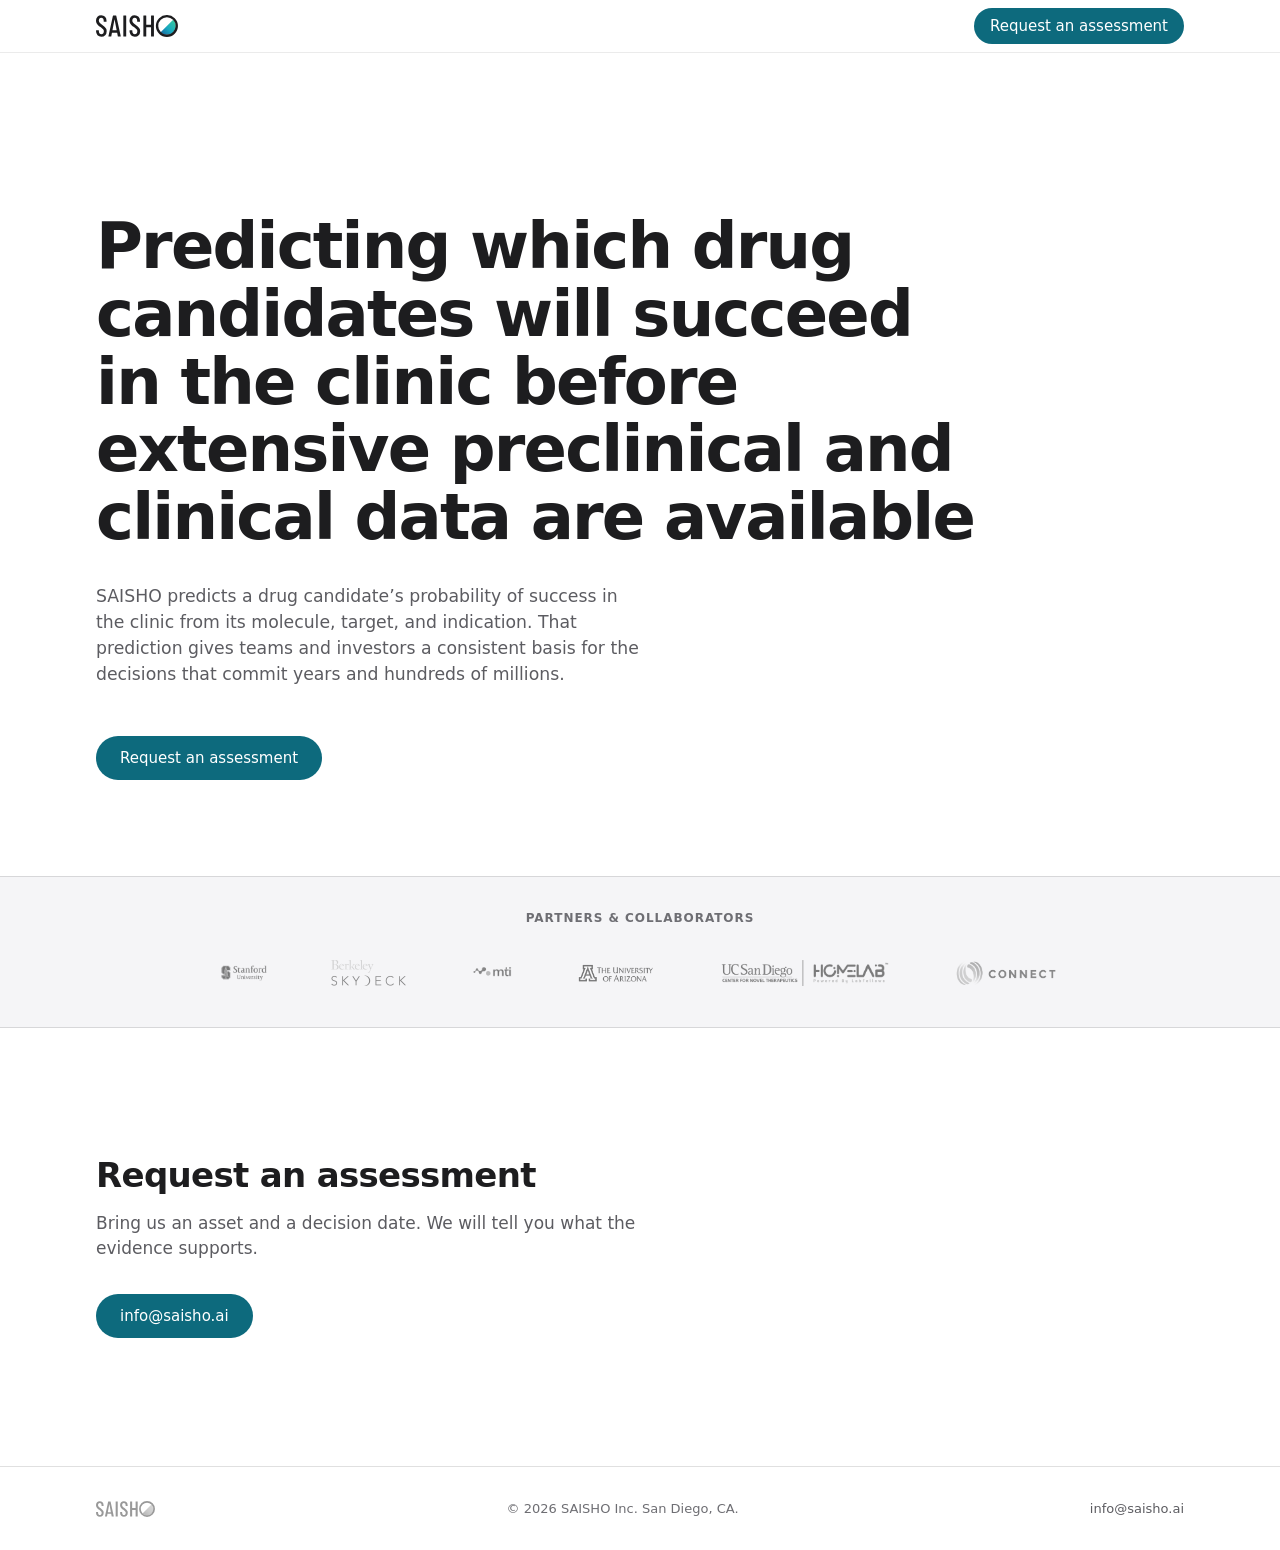
==== index.html @ c348b957 "Point contact links at info@saisho.ai Co-Authored-By: Claude Opus 5 (1M context) <noreply@anthropic." ====
<!DOCTYPE html>
<html lang="en">
<head>
    <meta charset="UTF-8">
    <meta name="viewport" content="width=device-width, initial-scale=1.0">
    <title>SAISHO | Predicting the probability of clinical success</title>
    <meta name="description" content="SAISHO predicts which drug candidates will succeed in the clinic, from molecule, target, and indication, before extensive preclinical or clinical data exist.">
    <link rel="canonical" href="https://www.saisho.ai/">

    <!-- Open Graph / Twitter: without these, link previews fall back to the
         title alone and show no image. og:image must be raster; LinkedIn,
         Slack and X do not render SVG. -->
    <meta property="og:type" content="website">
    <meta property="og:site_name" content="SAISHO">
    <meta property="og:url" content="https://www.saisho.ai/">
    <meta property="og:title" content="SAISHO | Predicting the probability of clinical success">
    <meta property="og:description" content="SAISHO predicts a drug candidate's probability of success in the clinic from its molecule, target, and indication.">
    <meta property="og:image" content="https://www.saisho.ai/assets/social-card.png">
    <meta property="og:image:width" content="1200">
    <meta property="og:image:height" content="630">
    <meta property="og:image:alt" content="SAISHO: predicting which drug candidates will succeed in the clinic">
    <meta name="twitter:card" content="summary_large_image">
    <meta name="twitter:title" content="SAISHO | Predicting the probability of clinical success">
    <meta name="twitter:description" content="SAISHO predicts a drug candidate's probability of success in the clinic from its molecule, target, and indication.">
    <meta name="twitter:image" content="https://www.saisho.ai/assets/social-card.png">

    <!-- No webfont. typography.md prefers a legible system typeface; the SF
         stack in index.css renders natively and costs nothing to load. -->
    <link rel="stylesheet" href="index.css">
</head>
<body>

    <!-- The functional layer. The only Liquid Glass surface on the page. -->
    <header class="nav">
        <div class="nav__inner container">
            <a href="/" aria-label="SAISHO home">
                <!-- The logo wordmark is white artwork, so light and dark
                     appearances need different files. -->
                <picture>
                    <source srcset="assets/SAISHO-logo.svg" media="(prefers-color-scheme: dark)">
                    <img class="nav__logo" src="assets/SAISHO-logo-light.svg" alt="SAISHO">
                </picture>
            </a>
            <a class="btn btn--primary btn--compact" href="mailto:info@saisho.ai">Request an assessment</a>
        </div>
    </header>

    <main>

        <section class="hero container">
            <h1 class="hero__title">Predicting which drug candidates will succeed in the clinic before extensive preclinical and clinical data are available</h1>
            <p class="hero__lead">SAISHO predicts a drug candidate’s probability of success in the clinic from its molecule, target, and indication. That prediction gives teams and investors a consistent basis for the decisions that commit years and hundreds of millions.</p>
            <div class="hero__actions">
                <a class="btn btn--primary" href="mailto:info@saisho.ai">Request an assessment</a>
            </div>
        </section>

        <section class="partners" aria-labelledby="partners-label">
            <div class="container">
                <h2 class="partners__label" id="partners-label">Partners &amp; collaborators</h2>
                <div class="partners__row">
                    <img class="partners__logo" src="assets/logos/stanford.png" alt="Stanford University">
                    <img class="partners__logo" src="assets/logos/skydeck.png" alt="Berkeley SkyDeck">
                    <img class="partners__logo partners__logo--tall" src="assets/logos/ucb_mti.png" alt="UC Berkeley MTI">
                    <img class="partners__logo partners__logo--short" src="assets/logos/arizona.png" alt="University of Arizona">
                    <img class="partners__logo" src="assets/logos/homelab.png" alt="UC San Diego HomeLab">
                    <img class="partners__logo" src="assets/logos/connect.png" alt="Connect San Diego">
                </div>
            </div>
        </section>

        <section class="contact container" aria-labelledby="contact-title">
            <h2 class="contact__title" id="contact-title">Request an assessment</h2>
            <p class="contact__lead">Bring us an asset and a decision date. We will tell you what the evidence supports.</p>
            <a class="btn btn--primary" href="mailto:info@saisho.ai">info@saisho.ai</a>
        </section>

    </main>

    <footer class="footer">
        <div class="footer__inner container">
            <picture>
                <source srcset="assets/SAISHO-logo.svg" media="(prefers-color-scheme: dark)">
                <img class="footer__logo" src="assets/SAISHO-logo-light.svg" alt="SAISHO">
            </picture>
            <p style="margin:0">© 2026 SAISHO Inc. San Diego, CA.</p>
            <p style="margin:0"><a href="mailto:info@saisho.ai">info@saisho.ai</a></p>
        </div>
    </footer>

</body>
</html>
---- index.css ----
/* SAISHO — design system grounded in Apple's Human Interface Guidelines.
 *
 * Applied from the HIG foundations that carry over to the web: design
 * principles, typography, layout, color, materials. Apple's platform
 * conventions (tab bars, sheets, safe areas) do not apply to a marketing
 * page and are deliberately not imitated.
 *
 * Rules honoured here, with their source page:
 *   typography.md › Ensuring legibility   avoid light weights; 17pt body
 *   typography.md › Conveying hierarchy   few typefaces; weight+size+colour
 *   layout.md     › Visual hierarchy      differentiate controls from content
 *   layout.md     › Platform considerations  avoid full-width buttons
 *   materials.md  › Liquid Glass          glass on the functional layer ONLY
 *   color.md                              semantic colours for light and dark
 */

/* ---------------------------------------------------------------- tokens */

:root {
    color-scheme: light dark;

    /* One typeface family. SF Pro on Apple platforms, graceful fallbacks
       elsewhere. typography.md: "Minimize the number of typefaces you use". */
    --font: -apple-system, BlinkMacSystemFont, "SF Pro Text", "SF Pro Display",
            "Helvetica Neue", Inter, system-ui, sans-serif;

    /* Type scale derived from Apple's iOS text styles (typography.md ›
       Specifications), converted to rem for the web. */
    --type-caption:    0.75rem;   /* 12 */
    --type-footnote:   0.8125rem; /* 13 */
    --type-subhead:    0.9375rem; /* 15 */
    --type-callout:    1rem;      /* 16 */
    --type-body:       1.0625rem; /* 17 — iOS default size */
    --type-title3:     1.375rem;  /* 22 */
    --type-title2:     1.75rem;   /* 28 */
    --type-title1:     2.125rem;  /* 34 */

    /* Spacing on a 4pt grid. layout.md asks for generous, consistent space. */
    --space-1: 0.25rem;
    --space-2: 0.5rem;
    --space-3: 0.75rem;
    --space-4: 1rem;
    --space-6: 1.5rem;
    --space-8: 2rem;
    --space-12: 3rem;
    --space-16: 4rem;
    --space-24: 6rem;
    --space-32: 8rem;

    --radius-pill: 980px; /* Apple's pill radius */

    --measure: 34rem;  /* readable line length for body copy */
    --page: 71rem;

    /* Semantic colours, light appearance. color.md: name colours by role,
       never hard-code a system value. */
    --bg:              #ffffff;
    --bg-secondary:    #f5f5f7;
    --label:           #1d1d1f;
    --label-secondary: #5c5c61;
    --label-tertiary:  #6e6e73;
    --separator:       rgba(0, 0, 0, 0.12);

    /* One accent, one meaning: the primary action. Darkened from the logo
       teal so it clears 4.5:1 against white. */
    --accent:          #0d6a7d;
    --accent-hover:    #0a5867;
    --accent-on:       #ffffff;

    /* Liquid Glass, regular variant (liquid-glass.md › Cross-platform
       translation): blur 20–40px, fill 60–80%, saturation 1.2–1.5. */
    --glass-fill:   rgba(255, 255, 255, 0.72);
    --glass-blur:   saturate(1.4) blur(24px);
    --glass-border: rgba(0, 0, 0, 0.08);
}

@media (prefers-color-scheme: dark) {
    :root {
        --bg:              #000000;
        --bg-secondary:    #1c1c1e;
        --label:           #f5f5f7;
        --label-secondary: #a1a1a6;
        --label-tertiary:  #8e8e93;
        --separator:       rgba(255, 255, 255, 0.16);

        --accent:          #5ad4e6;
        --accent-hover:    #7fe0ee;
        --accent-on:       #00222b;

        --glass-fill:   rgba(28, 28, 30, 0.72);
        --glass-border: rgba(255, 255, 255, 0.12);
    }
}

/* ----------------------------------------------------------------- reset */

*, *::before, *::after { box-sizing: border-box; }

html { -webkit-text-size-adjust: 100%; }

body {
    margin: 0;
    background: var(--bg);
    color: var(--label);
    font-family: var(--font);
    font-size: var(--type-body);
    line-height: 1.5;
    -webkit-font-smoothing: antialiased;
    -moz-osx-font-smoothing: grayscale;
}

img { max-width: 100%; display: block; }

a { color: inherit; }

::selection { background: var(--accent); color: var(--accent-on); }

:focus-visible {
    outline: 2px solid var(--accent);
    outline-offset: 3px;
    border-radius: 4px;
}

.container {
    width: 100%;
    max-width: var(--page);
    margin-inline: auto;
    padding-inline: var(--space-6);
}

/* ------------------------------------------------- functional layer: nav */
/* materials.md › Liquid Glass: the ONLY glass on this page. It floats above
   the content layer; content scrolls beneath and shows through. */

.nav {
    position: sticky;
    top: 0;
    z-index: 100;
    background: var(--glass-fill);
    -webkit-backdrop-filter: var(--glass-blur);
    backdrop-filter: var(--glass-blur);
    border-bottom: 1px solid var(--glass-border);
}

.nav__inner {
    display: flex;
    align-items: center;
    justify-content: space-between;
    gap: var(--space-4);
    min-height: 52px;
}

.nav__logo { height: 22px; width: auto; }

/* Reduce Transparency has an answer: fall back to an opaque bar. */
@media (prefers-reduced-transparency: reduce) {
    .nav {
        background: var(--bg);
        -webkit-backdrop-filter: none;
        backdrop-filter: none;
    }
}

/* --------------------------------------------------------------- buttons */
/* layout.md: "Avoid full-width buttons." They stay inset and sized to their
   content. 44px minimum target (accessibility.md › Controls). */

.btn {
    display: inline-flex;
    align-items: center;
    justify-content: center;
    min-height: 44px;
    padding: 0 var(--space-6);
    border: 0;
    border-radius: var(--radius-pill);
    font: inherit;
    font-size: var(--type-subhead);
    font-weight: 500;
    text-decoration: none;
    white-space: nowrap;
    cursor: pointer;
    transition: background-color 0.2s ease, opacity 0.2s ease;
}

/* liquid-glass.md › Colour: "To emphasize a primary action, color the
   background rather than the symbol or label." One prominent button per view. */
.btn--primary {
    background: var(--accent);
    color: var(--accent-on);
}
.btn--primary:hover { background: var(--accent-hover); }

.btn--compact { min-height: 36px; padding: 0 var(--space-4); }

/* ------------------------------------------------------------------ hero */
/* The one place boldness is spent. Everything around it stays quiet. */

.hero {
    padding-block: clamp(var(--space-24), 13vw, 10rem) var(--space-24);
}

.hero__title {
    margin: 0;
    max-width: 22ch;
    font-size: clamp(2.25rem, 5.4vw, 4rem);
    line-height: 1.06;
    /* Apple tightens tracking as display type grows (typography.md › Tracking). */
    letter-spacing: -0.028em;
    font-weight: 600;
    text-wrap: balance;
}

.hero__lead {
    margin: var(--space-8) 0 0;
    max-width: var(--measure);
    font-size: clamp(var(--type-callout), 1.35vw, var(--type-title3));
    line-height: 1.5;
    color: var(--label-secondary);
    text-wrap: pretty;
}

.hero__actions {
    margin-top: var(--space-12);
    display: flex;
    flex-wrap: wrap;
    align-items: center;
    gap: var(--space-4);
}

/* -------------------------------------------------------------- partners */
/* Quiet by design. layout.md: grouping and negative space do the work; the
   logos are monochrome so none competes with another or with the hero. */

.partners {
    border-block: 1px solid var(--separator);
    padding-block: var(--space-8);
    background: var(--bg-secondary);
}

.partners__label {
    margin: 0 0 var(--space-6);
    text-align: center;
    font-size: var(--type-caption);
    font-weight: 600;
    letter-spacing: 0.08em;
    text-transform: uppercase;
    color: var(--label-tertiary);
}

.partners__row {
    display: flex;
    flex-wrap: wrap;
    align-items: center;
    justify-content: center;
    gap: var(--space-8) var(--space-16);
}

.partners__logo {
    height: 26px;
    width: auto;
    object-fit: contain;
    /* Normalise a set of mixed-provenance logos to one visual weight. */
    filter: grayscale(1) opacity(0.6);
    transition: filter 0.2s ease;
}
.partners__logo:hover { filter: grayscale(1) opacity(0.95); }

@media (prefers-color-scheme: dark) {
    .partners__logo { filter: grayscale(1) invert(1) brightness(1.6) opacity(0.65); }
    .partners__logo:hover { filter: grayscale(1) invert(1) brightness(1.6) opacity(1); }
}

/* Logos whose artwork carries heavy internal whitespace need a taller box to
   read at the same optical size as the rest. */
.partners__logo--tall  { height: 44px; }
.partners__logo--short { height: 18px; }

/* --------------------------------------------------------------- contact */

.contact { padding-block: var(--space-32); }

.contact__title {
    margin: 0;
    font-size: clamp(var(--type-title2), 3vw, var(--type-title1));
    line-height: 1.15;
    letter-spacing: -0.02em;
    font-weight: 600;
}

.contact__lead {
    margin: var(--space-4) 0 var(--space-8);
    max-width: var(--measure);
    color: var(--label-secondary);
}

/* ---------------------------------------------------------------- footer */

.footer {
    border-top: 1px solid var(--separator);
    padding-block: var(--space-8);
    font-size: var(--type-footnote);
    color: var(--label-tertiary);
}

.footer__inner {
    display: flex;
    flex-wrap: wrap;
    align-items: center;
    justify-content: space-between;
    gap: var(--space-4);
}

.footer__logo {
    height: 16px;
    width: auto;
    filter: grayscale(1) opacity(0.45);
}

.footer a { color: var(--label-secondary); text-decoration: none; }
.footer a:hover { color: var(--label); }

/* --------------------------------------------------------- reduced motion */

@media (prefers-reduced-motion: reduce) {
    *, *::before, *::after {
        animation-duration: 0.01ms !important;
        animation-iteration-count: 1 !important;
        transition-duration: 0.01ms !important;
        scroll-behavior: auto !important;
    }
}
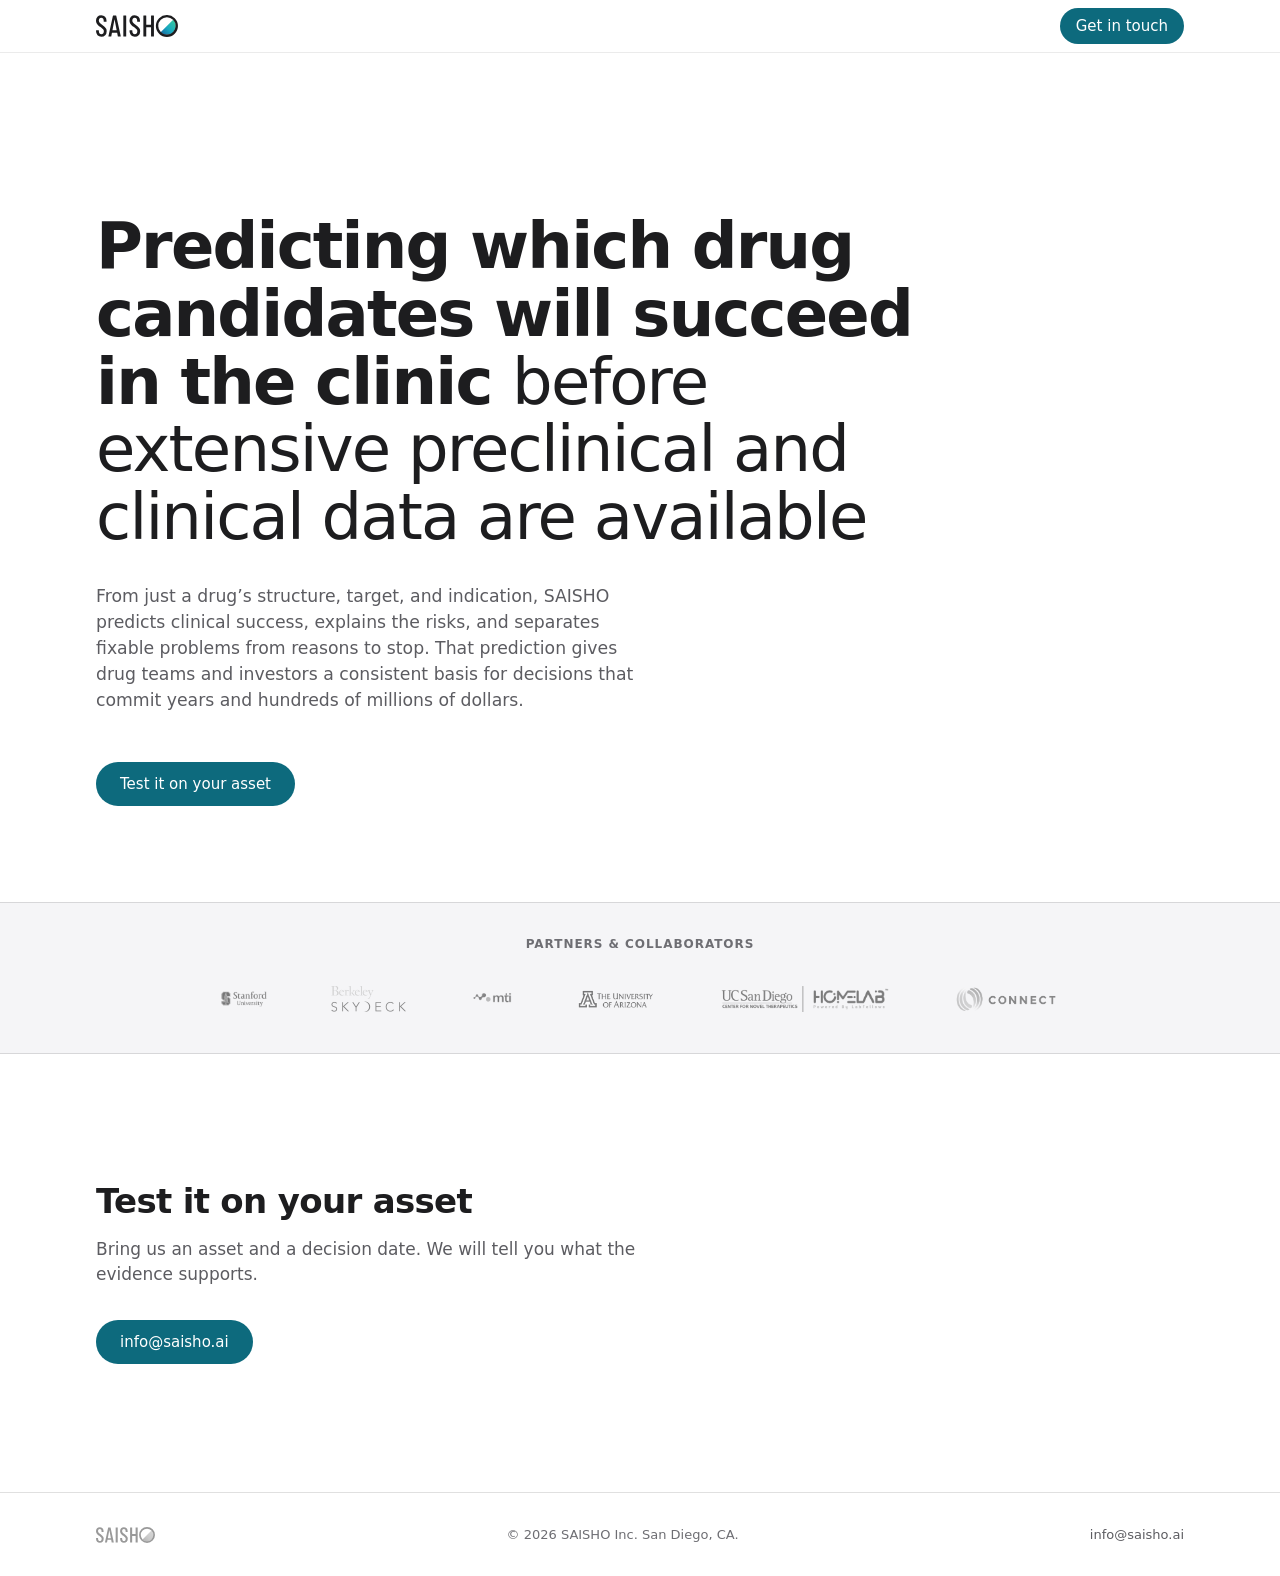
==== commit 53bbff33: "Sharpen the hero copy and soften the calls to action The headline kept its wording but only the clai" ====
--- a/index.html
+++ b/index.html
@@ -24,6 +24,13 @@
     <meta name="twitter:description" content="SAISHO predicts a drug candidate's probability of success in the clinic from its molecule, target, and indication.">
     <meta name="twitter:image" content="https://www.saisho.ai/assets/social-card.png">
 
+    <!-- Tab icon. The full lockup is 3.7:1 and is unreadable at 16px, so the
+         favicon is the ring mark alone. The SVG adapts its ring colour to the
+         browser's appearance; the PNG is for Safari and iOS home screens,
+         which cannot adapt, so it carries its own dark ground. -->
+    <link rel="icon" href="assets/favicon.svg" type="image/svg+xml">
+    <link rel="apple-touch-icon" href="assets/apple-touch-icon.png">
+
     <!-- No webfont. typography.md prefers a legible system typeface; the SF
          stack in index.css renders natively and costs nothing to load. -->
     <link rel="stylesheet" href="index.css">
@@ -41,17 +48,17 @@
                     <img class="nav__logo" src="assets/SAISHO-logo-light.svg" alt="SAISHO">
                 </picture>
             </a>
-            <a class="btn btn--primary btn--compact" href="mailto:info@saisho.ai">Request an assessment</a>
+            <a class="btn btn--primary btn--compact" href="mailto:info@saisho.ai">Get in touch</a>
         </div>
     </header>
 
     <main>
 
         <section class="hero container">
-            <h1 class="hero__title">Predicting which drug candidates will succeed in the clinic before extensive preclinical and clinical data are available</h1>
-            <p class="hero__lead">SAISHO predicts a drug candidate’s probability of success in the clinic from its molecule, target, and indication. That prediction gives teams and investors a consistent basis for the decisions that commit years and hundreds of millions.</p>
+            <h1 class="hero__title">Predicting which drug candidates will succeed in the clinic <span class="hero__title-tail">before extensive preclinical and clinical data are available</span></h1>
+            <p class="hero__lead">From just a drug’s structure, target, and indication, SAISHO predicts clinical success, explains the risks, and separates fixable problems from reasons to stop. That prediction gives drug teams and investors a consistent basis for decisions that commit years and hundreds of millions of dollars.</p>
             <div class="hero__actions">
-                <a class="btn btn--primary" href="mailto:info@saisho.ai">Request an assessment</a>
+                <a class="btn btn--primary" href="mailto:info@saisho.ai">Test it on your asset</a>
             </div>
         </section>
 
@@ -70,7 +77,7 @@
         </section>
 
         <section class="contact container" aria-labelledby="contact-title">
-            <h2 class="contact__title" id="contact-title">Request an assessment</h2>
+            <h2 class="contact__title" id="contact-title">Test it on your asset</h2>
             <p class="contact__lead">Bring us an asset and a decision date. We will tell you what the evidence supports.</p>
             <a class="btn btn--primary" href="mailto:info@saisho.ai">info@saisho.ai</a>
         </section>
--- a/index.css
+++ b/index.css
@@ -210,6 +210,11 @@
     text-wrap: balance;
 }
 
+/* Only the claim itself carries the bold weight. typography.md › Conveying
+   hierarchy: weight separates the two halves, so the qualifier reads as a
+   subordinate clause without a second type size or colour. */
+.hero__title-tail { font-weight: 400; }
+
 .hero__lead {
     margin: var(--space-8) 0 0;
     max-width: var(--measure);
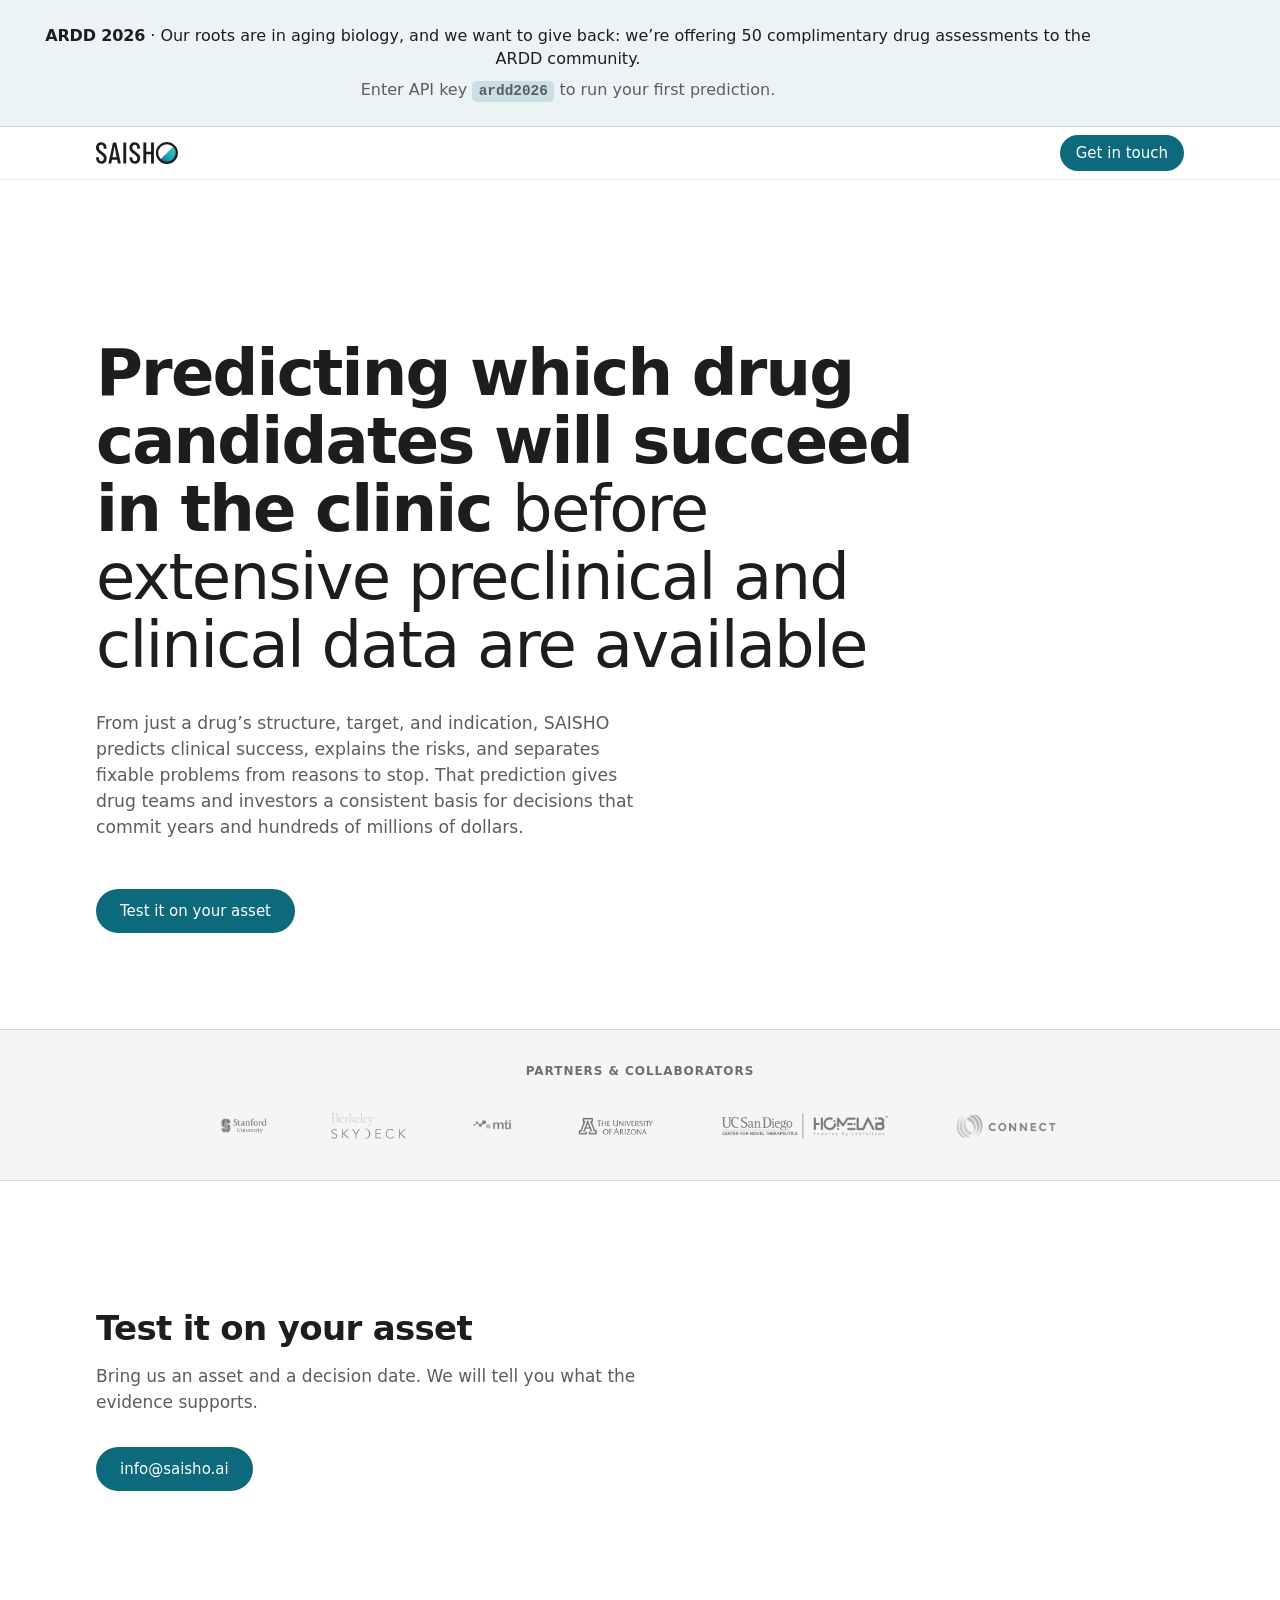
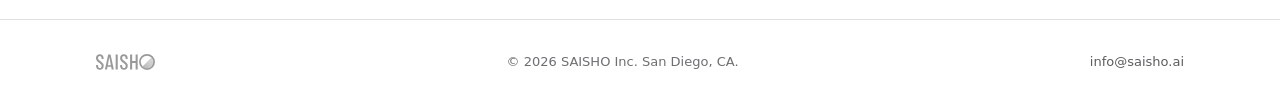
==== commit b813ab3b: "Add the ARDD 2026 banner to the home page A full-bleed announcement band above the nav, offering 50 " ====
--- a/index.html
+++ b/index.html
@@ -36,6 +36,16 @@
     <link rel="stylesheet" href="index.css">
 </head>
 <body>
+
+    <!-- Conference banner. An announcement, not a control: it sits above the
+         sticky nav and scrolls away with the page, so it never holds space
+         at the top of the viewport or competes with the hero. -->
+    <aside class="banner" aria-label="ARDD 2026">
+        <p class="banner__text container">
+            <strong class="banner__event">ARDD 2026</strong><span aria-hidden="true"> · </span>Our roots are in aging biology, and we want to give back: we’re offering 50 complimentary drug assessments to the ARDD community.
+            <span class="banner__cta">Enter API key <code class="banner__key">ardd2026</code> to run your first prediction.</span>
+        </p>
+    </aside>
 
     <!-- The functional layer. The only Liquid Glass surface on the page. -->
     <header class="nav">
--- a/index.css
+++ b/index.css
@@ -72,6 +72,12 @@
     --glass-fill:   rgba(255, 255, 255, 0.72);
     --glass-blur:   saturate(1.4) blur(24px);
     --glass-border: rgba(0, 0, 0, 0.08);
+
+    /* Accent tints for announcements. color.md reserves the solid accent
+       fill for the primary action, so anything informational gets a wash. */
+    --accent-tint:        rgba(13, 106, 125, 0.08);
+    --accent-tint-strong: rgba(13, 106, 125, 0.15);
+    --accent-tint-border: rgba(13, 106, 125, 0.20);
 }
 
 @media (prefers-color-scheme: dark) {
@@ -89,6 +95,10 @@
 
         --glass-fill:   rgba(28, 28, 30, 0.72);
         --glass-border: rgba(255, 255, 255, 0.12);
+
+        --accent-tint:        rgba(90, 212, 230, 0.12);
+        --accent-tint-strong: rgba(90, 212, 230, 0.20);
+        --accent-tint-border: rgba(90, 212, 230, 0.26);
     }
 }
 
@@ -126,6 +136,50 @@
     max-width: var(--page);
     margin-inline: auto;
     padding-inline: var(--space-6);
+}
+
+/* ---------------------------------------------------------------- banner */
+/* Full-bleed announcement band above the nav. It carries a tint rather than
+   the solid accent fill, so it stays loud enough to be unmissable without
+   claiming the one prominent-action colour the buttons own. */
+
+.banner {
+    background: var(--accent-tint);
+    border-bottom: 1px solid var(--accent-tint-border);
+}
+
+.banner__text {
+    margin: 0;
+    padding-block: var(--space-6);
+    font-size: var(--type-callout);
+    line-height: 1.45;
+    text-align: center;
+    text-wrap: pretty;
+    color: var(--label);
+}
+
+.banner__event { font-weight: 600; letter-spacing: -0.01em; }
+
+/* The instruction drops to its own line so the offer and the thing you have
+   to do with it are scannable separately. */
+.banner__cta {
+    display: block;
+    margin-top: var(--space-2);
+    color: var(--label-secondary);
+}
+
+/* The key is the one string a visitor has to reproduce exactly, so it gets
+   the monospace treatment that marks it as a literal, and one click selects
+   the whole token rather than a word of it. */
+.banner__key {
+    font-family: ui-monospace, SFMono-Regular, "SF Mono", Menlo, monospace;
+    font-size: 0.9em;
+    font-weight: 600;
+    padding: 0.15em 0.45em;
+    border-radius: 5px;
+    background: var(--accent-tint-strong);
+    user-select: all;
+    -webkit-user-select: all;
 }
 
 /* ------------------------------------------------- functional layer: nav */
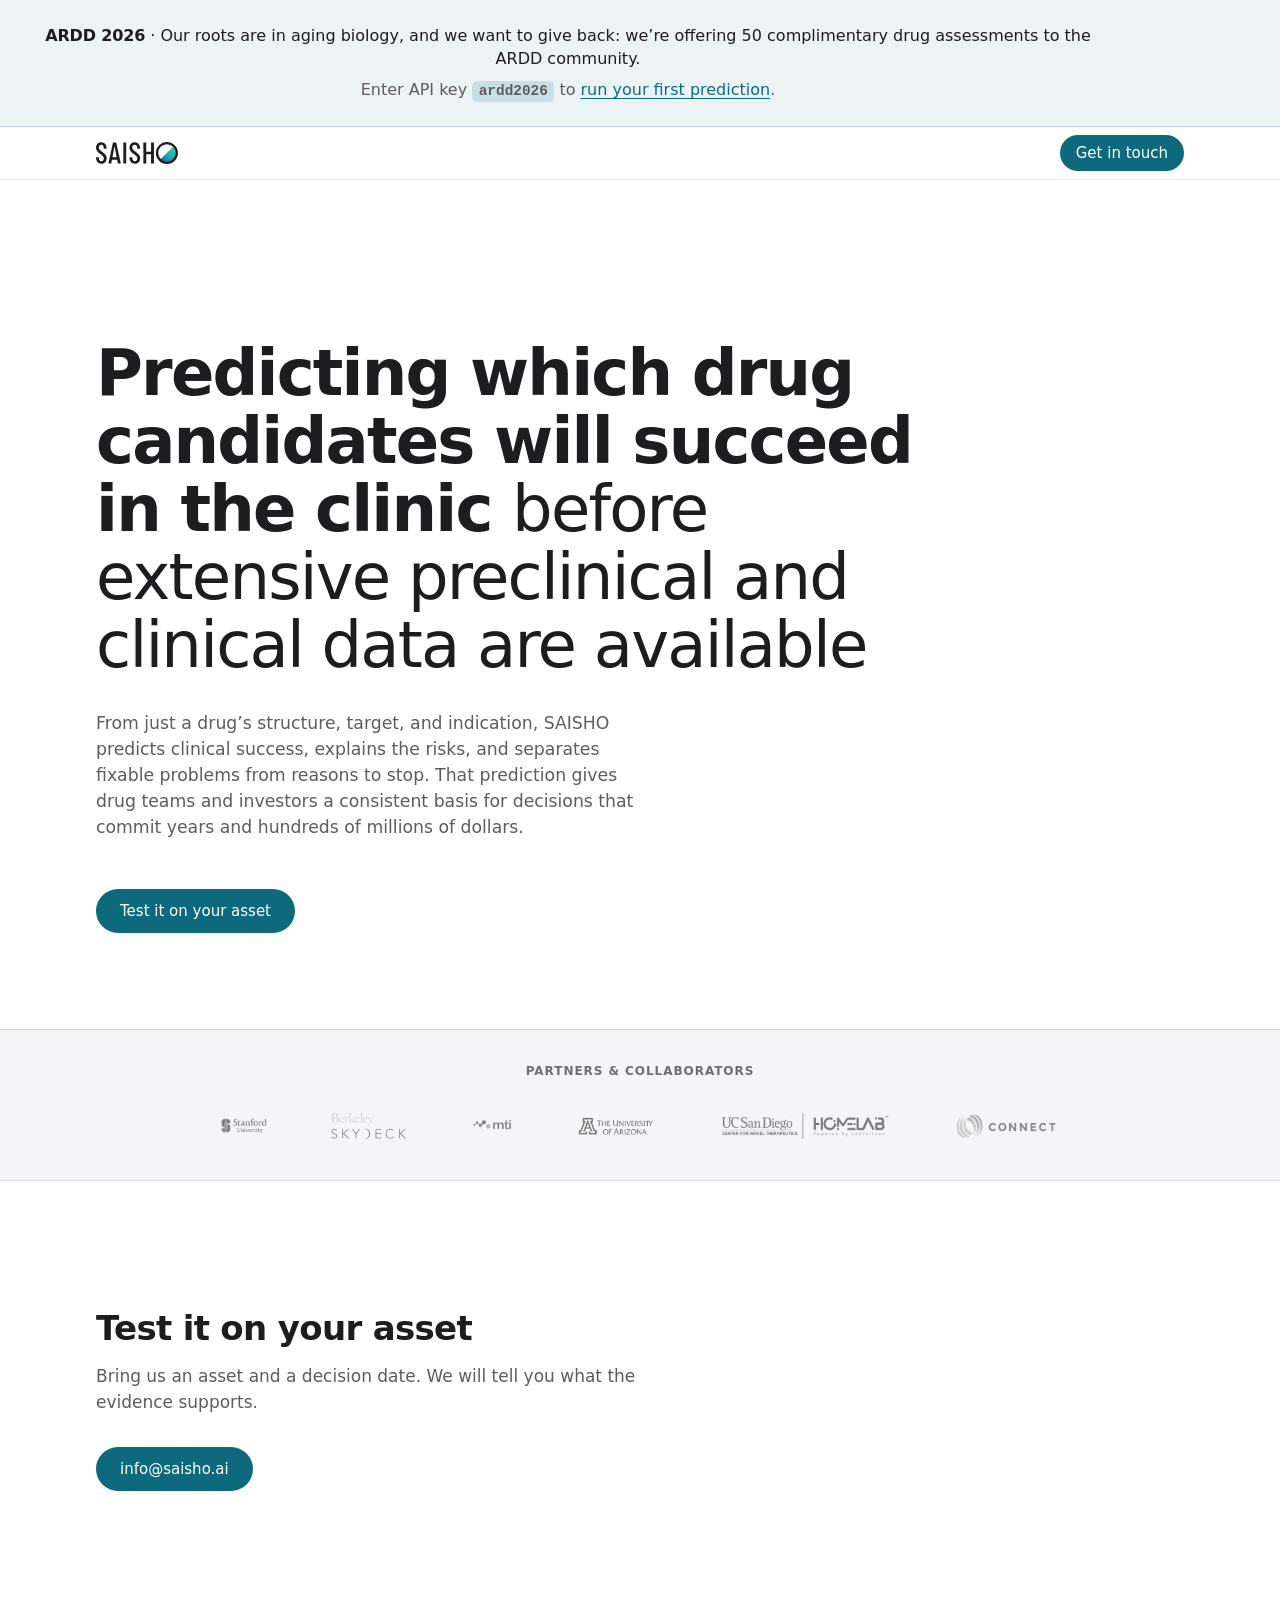
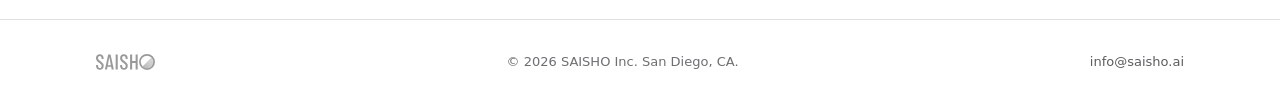
==== commit 28b14822: "Point the ARDD banner at /ardd The banner told visitors to run a prediction without giving them anyw" ====
--- a/index.html
+++ b/index.html
@@ -43,7 +43,7 @@
     <aside class="banner" aria-label="ARDD 2026">
         <p class="banner__text container">
             <strong class="banner__event">ARDD 2026</strong><span aria-hidden="true"> · </span>Our roots are in aging biology, and we want to give back: we’re offering 50 complimentary drug assessments to the ARDD community.
-            <span class="banner__cta">Enter API key <code class="banner__key">ardd2026</code> to run your first prediction.</span>
+            <span class="banner__cta">Enter API key <code class="banner__key">ardd2026</code> to <a class="banner__link" href="/ardd">run your first prediction</a>.</span>
         </p>
     </aside>
 
--- a/index.css
+++ b/index.css
@@ -168,6 +168,17 @@
     color: var(--label-secondary);
 }
 
+/* Only the action is the link, not the whole band: wrapping the band would
+   make dragging across the key start a link drag instead of selecting it. */
+.banner__link {
+    color: var(--accent);
+    font-weight: 500;
+    text-decoration: underline;
+    text-underline-offset: 0.18em;
+    text-decoration-thickness: 1px;
+}
+.banner__link:hover { text-decoration-thickness: 2px; }
+
 /* The key is the one string a visitor has to reproduce exactly, so it gets
    the monospace treatment that marks it as a literal, and one click selects
    the whole token rather than a word of it. */
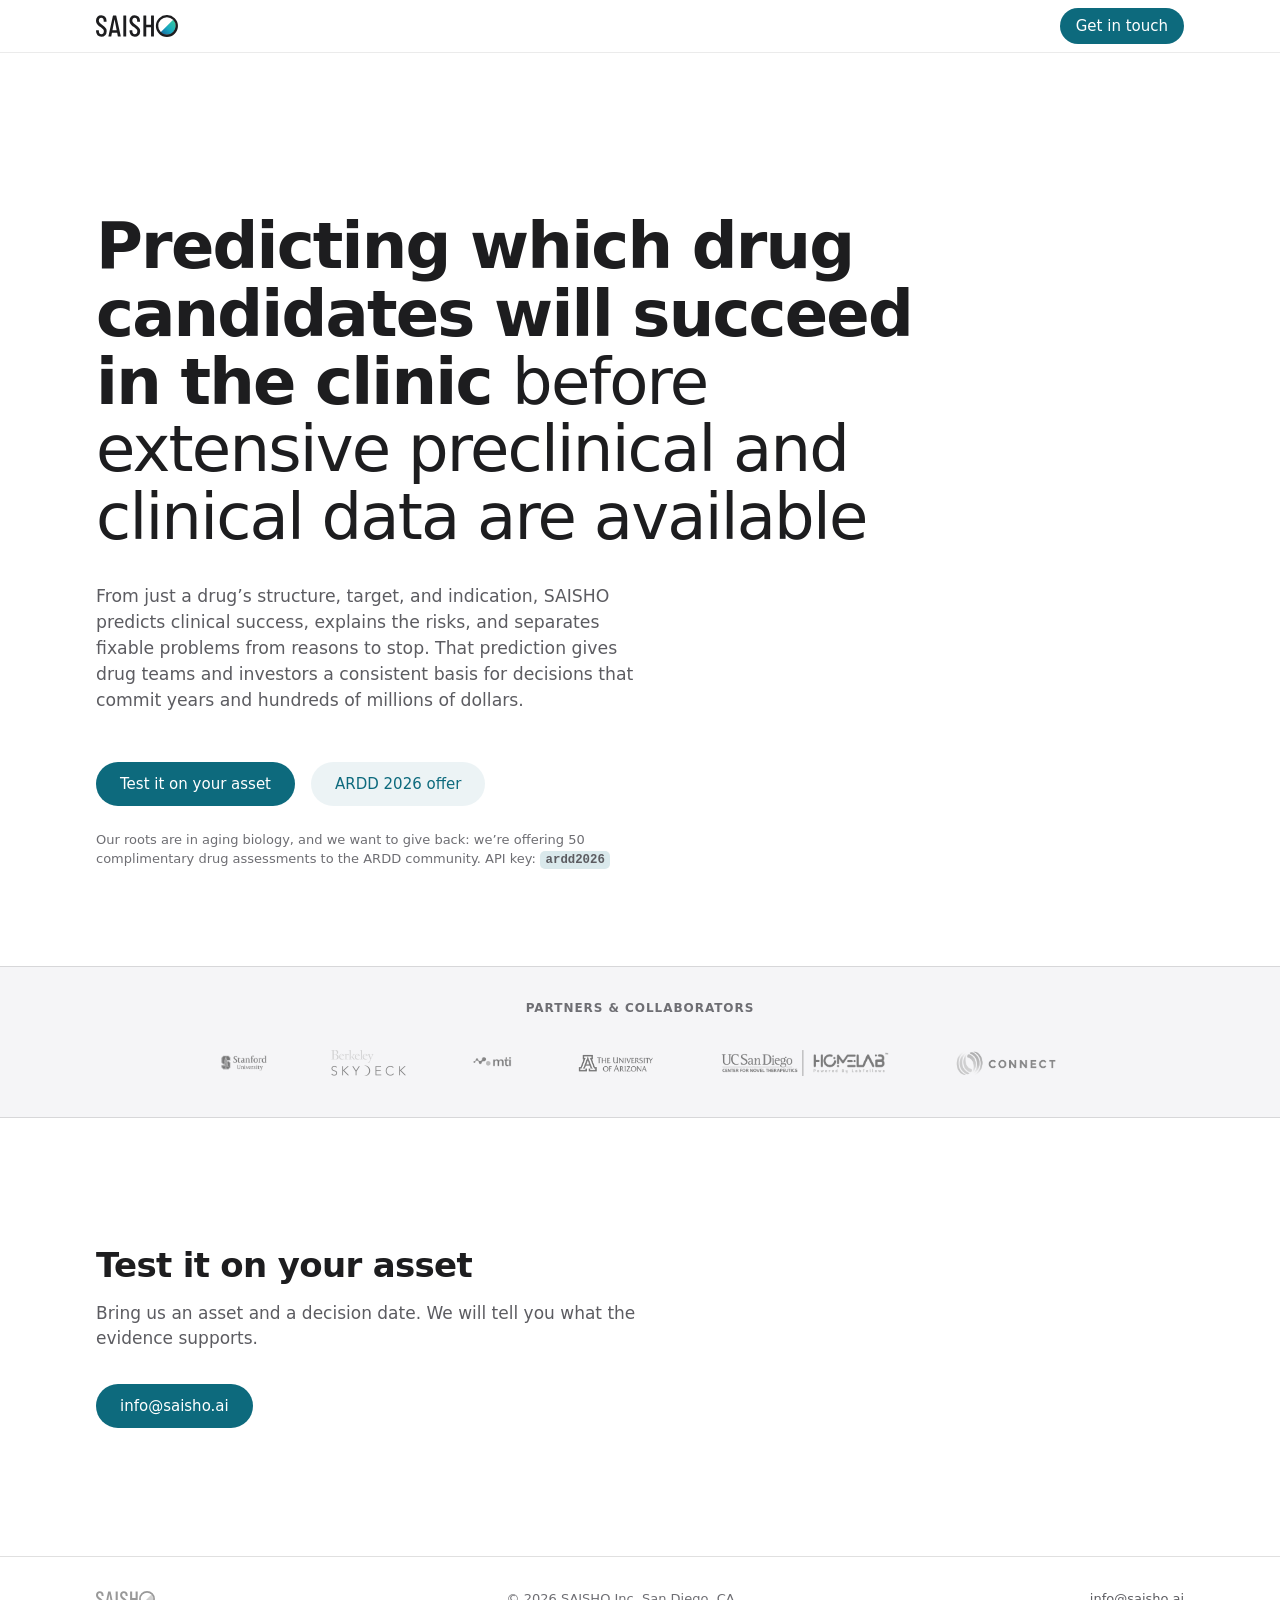
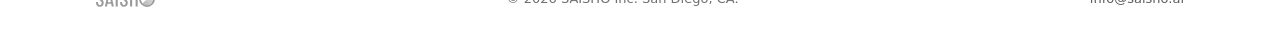
==== commit e79eaa29: "Replace the ARDD banner with a secondary hero button The full-bleed band was a louder device than th" ====
--- a/index.html
+++ b/index.html
@@ -37,16 +37,6 @@
 </head>
 <body>
 
-    <!-- Conference banner. An announcement, not a control: it sits above the
-         sticky nav and scrolls away with the page, so it never holds space
-         at the top of the viewport or competes with the hero. -->
-    <aside class="banner" aria-label="ARDD 2026">
-        <p class="banner__text container">
-            <strong class="banner__event">ARDD 2026</strong><span aria-hidden="true"> · </span>Our roots are in aging biology, and we want to give back: we’re offering 50 complimentary drug assessments to the ARDD community.
-            <span class="banner__cta">Enter API key <code class="banner__key">ardd2026</code> to <a class="banner__link" href="/ardd">run your first prediction</a>.</span>
-        </p>
-    </aside>
-
     <!-- The functional layer. The only Liquid Glass surface on the page. -->
     <header class="nav">
         <div class="nav__inner container">
@@ -69,7 +59,12 @@
             <p class="hero__lead">From just a drug’s structure, target, and indication, SAISHO predicts clinical success, explains the risks, and separates fixable problems from reasons to stop. That prediction gives drug teams and investors a consistent basis for decisions that commit years and hundreds of millions of dollars.</p>
             <div class="hero__actions">
                 <a class="btn btn--primary" href="mailto:info@saisho.ai">Test it on your asset</a>
+                <!-- Secondary, not a second primary: layout.md gives a view one
+                     prominent action, so the conference offer takes the tinted
+                     variant and leaves the accent fill to the main CTA. -->
+                <a class="btn btn--secondary" href="/ardd">ARDD 2026 offer</a>
             </div>
+            <p class="hero__note">Our roots are in aging biology, and we want to give back: we’re offering 50 complimentary drug assessments to the ARDD community. API key: <code class="key">ardd2026</code></p>
         </section>
 
         <section class="partners" aria-labelledby="partners-label">
--- a/index.css
+++ b/index.css
@@ -138,61 +138,6 @@
     padding-inline: var(--space-6);
 }
 
-/* ---------------------------------------------------------------- banner */
-/* Full-bleed announcement band above the nav. It carries a tint rather than
-   the solid accent fill, so it stays loud enough to be unmissable without
-   claiming the one prominent-action colour the buttons own. */
-
-.banner {
-    background: var(--accent-tint);
-    border-bottom: 1px solid var(--accent-tint-border);
-}
-
-.banner__text {
-    margin: 0;
-    padding-block: var(--space-6);
-    font-size: var(--type-callout);
-    line-height: 1.45;
-    text-align: center;
-    text-wrap: pretty;
-    color: var(--label);
-}
-
-.banner__event { font-weight: 600; letter-spacing: -0.01em; }
-
-/* The instruction drops to its own line so the offer and the thing you have
-   to do with it are scannable separately. */
-.banner__cta {
-    display: block;
-    margin-top: var(--space-2);
-    color: var(--label-secondary);
-}
-
-/* Only the action is the link, not the whole band: wrapping the band would
-   make dragging across the key start a link drag instead of selecting it. */
-.banner__link {
-    color: var(--accent);
-    font-weight: 500;
-    text-decoration: underline;
-    text-underline-offset: 0.18em;
-    text-decoration-thickness: 1px;
-}
-.banner__link:hover { text-decoration-thickness: 2px; }
-
-/* The key is the one string a visitor has to reproduce exactly, so it gets
-   the monospace treatment that marks it as a literal, and one click selects
-   the whole token rather than a word of it. */
-.banner__key {
-    font-family: ui-monospace, SFMono-Regular, "SF Mono", Menlo, monospace;
-    font-size: 0.9em;
-    font-weight: 600;
-    padding: 0.15em 0.45em;
-    border-radius: 5px;
-    background: var(--accent-tint-strong);
-    user-select: all;
-    -webkit-user-select: all;
-}
-
 /* ------------------------------------------------- functional layer: nav */
 /* materials.md › Liquid Glass: the ONLY glass on this page. It floats above
    the content layer; content scrolls beneath and shows through. */
@@ -255,6 +200,15 @@
 }
 .btn--primary:hover { background: var(--accent-hover); }
 
+/* The secondary action. liquid-glass.md coulours the BACKGROUND for the
+   prominent action only, so this one takes a wash of the accent and wears
+   the accent on its label instead — present, but plainly subordinate. */
+.btn--secondary {
+    background: var(--accent-tint);
+    color: var(--accent);
+}
+.btn--secondary:hover { background: var(--accent-tint-strong); }
+
 .btn--compact { min-height: 36px; padding: 0 var(--space-4); }
 
 /* ------------------------------------------------------------------ hero */
@@ -297,6 +251,32 @@
     gap: var(--space-4);
 }
 
+/* The conference offer. Footnote weight: it qualifies the button above it
+   rather than competing with the lead. */
+.hero__note {
+    margin: var(--space-6) 0 0;
+    max-width: var(--measure);
+    font-size: var(--type-footnote);
+    line-height: 1.5;
+    color: var(--label-tertiary);
+    text-wrap: pretty;
+}
+
+/* The key is the one string a visitor has to reproduce exactly, so it gets
+   the monospace treatment that marks it as a literal, and one click selects
+   the whole token rather than a word of it. */
+.key {
+    font-family: ui-monospace, SFMono-Regular, "SF Mono", Menlo, monospace;
+    font-size: 0.95em;
+    font-weight: 600;
+    padding: 0.15em 0.45em;
+    border-radius: 5px;
+    background: var(--accent-tint-strong);
+    color: var(--label-secondary);
+    user-select: all;
+    -webkit-user-select: all;
+}
+
 /* -------------------------------------------------------------- partners */
 /* Quiet by design. layout.md: grouping and negative space do the work; the
    logos are monochrome so none competes with another or with the hero. */
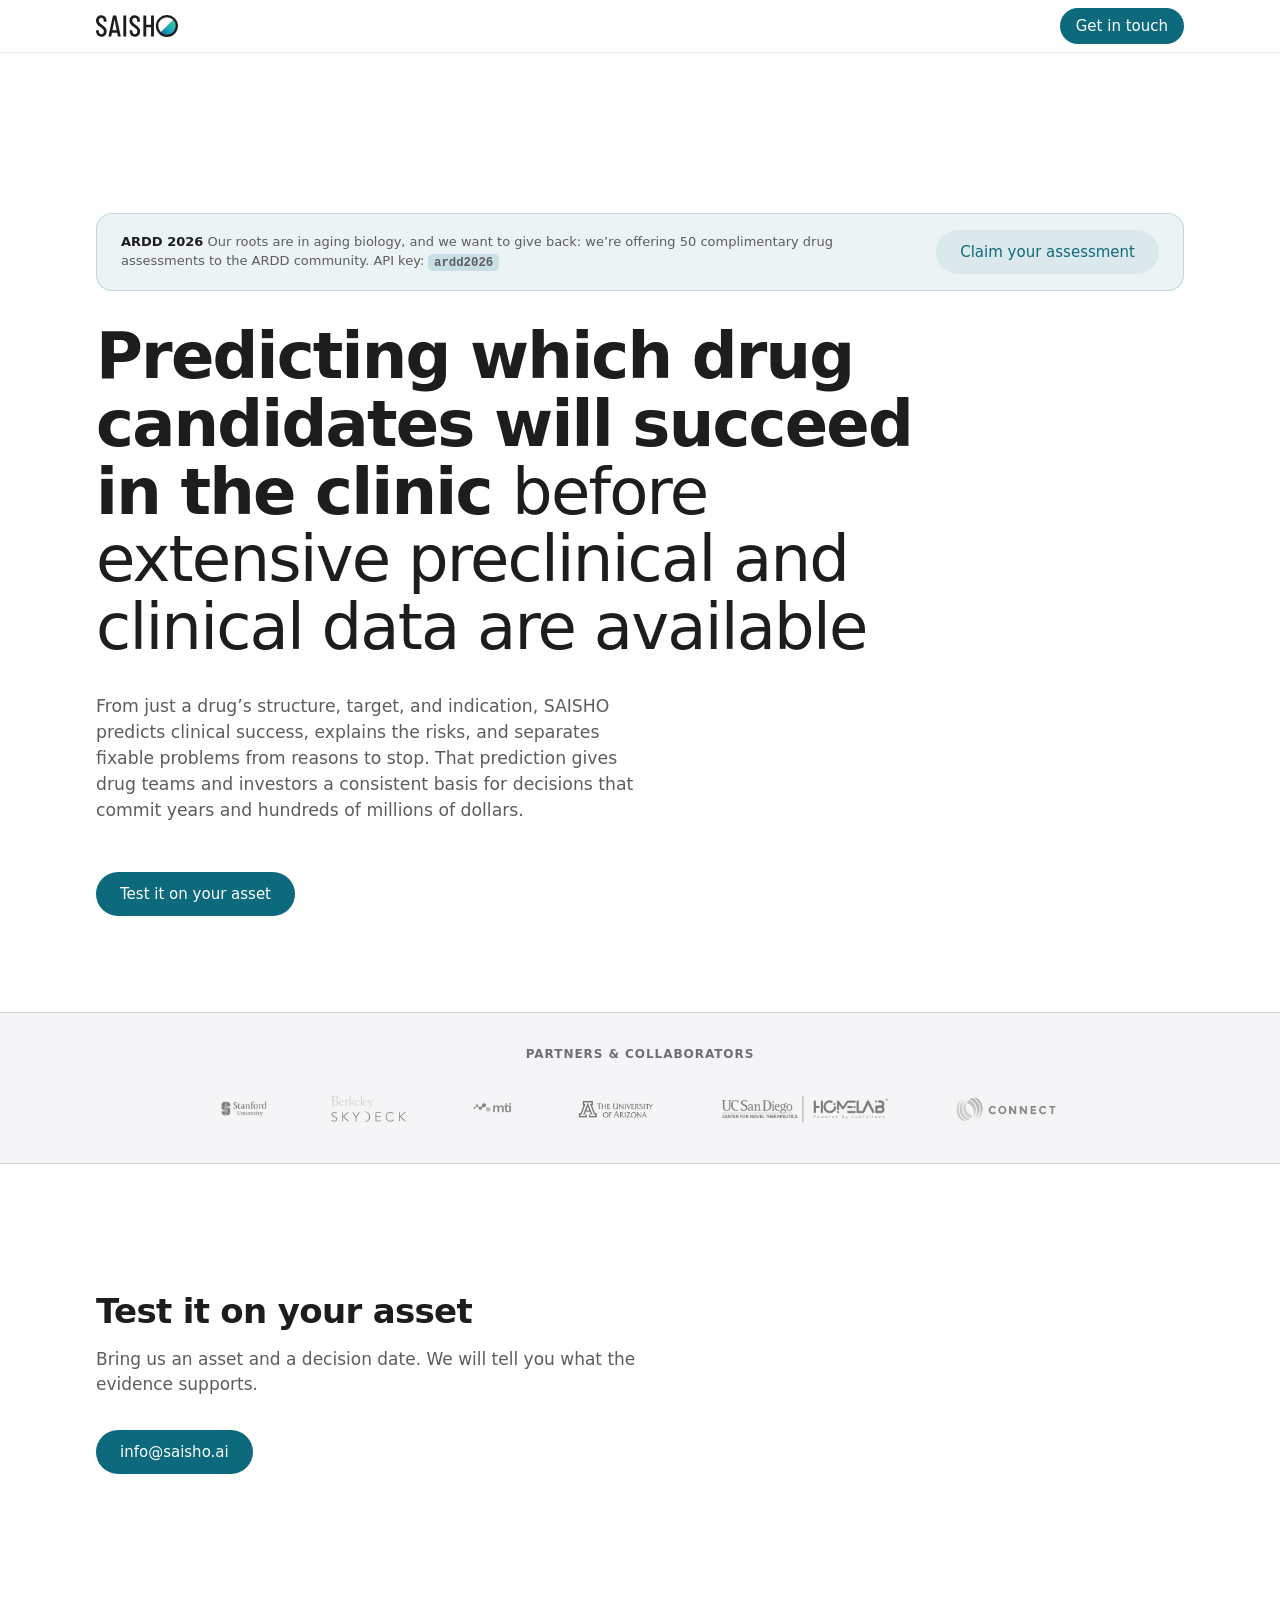
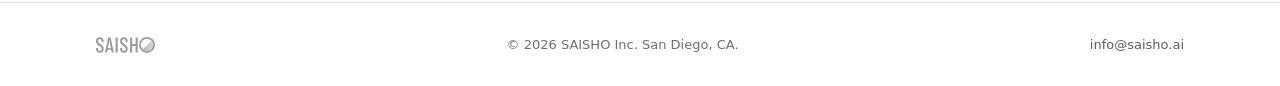
==== commit 927aa127: "Move the ARDD offer above the headline, per the HIG button rules Checked against the Apple HIG refer" ====
--- a/index.html
+++ b/index.html
@@ -55,16 +55,24 @@
     <main>
 
         <section class="hero container">
+            <!-- The conference offer, above the headline. layout.md groups
+                 related items with negative space and a container shape, so the
+                 sentence, the key and the action travel together. It stays at
+                 footnote weight: layout.md orders content by importance, and
+                 the headline below is still the most important thing here. -->
+            <aside class="offer" aria-label="ARDD 2026 offer">
+                <p class="offer__text"><strong class="offer__event">ARDD 2026</strong> Our roots are in aging biology, and we want to give back: we’re offering 50 complimentary drug assessments to the ARDD community. API key: <code class="key">ardd2026</code></p>
+                <!-- buttons.md: distinguish the preferred choice by STYLE, not
+                     size. Same 44pt height as the hero button below, differing
+                     only in fill, so the two read as one coherent set. -->
+                <a class="btn btn--secondary" href="/ardd">Claim your assessment</a>
+            </aside>
+
             <h1 class="hero__title">Predicting which drug candidates will succeed in the clinic <span class="hero__title-tail">before extensive preclinical and clinical data are available</span></h1>
             <p class="hero__lead">From just a drug’s structure, target, and indication, SAISHO predicts clinical success, explains the risks, and separates fixable problems from reasons to stop. That prediction gives drug teams and investors a consistent basis for decisions that commit years and hundreds of millions of dollars.</p>
             <div class="hero__actions">
                 <a class="btn btn--primary" href="mailto:info@saisho.ai">Test it on your asset</a>
-                <!-- Secondary, not a second primary: layout.md gives a view one
-                     prominent action, so the conference offer takes the tinted
-                     variant and leaves the accent fill to the main CTA. -->
-                <a class="btn btn--secondary" href="/ardd">ARDD 2026 offer</a>
             </div>
-            <p class="hero__note">Our roots are in aging biology, and we want to give back: we’re offering 50 complimentary drug assessments to the ARDD community. API key: <code class="key">ardd2026</code></p>
         </section>
 
         <section class="partners" aria-labelledby="partners-label">
--- a/index.css
+++ b/index.css
@@ -189,8 +189,13 @@
     text-decoration: none;
     white-space: nowrap;
     cursor: pointer;
-    transition: background-color 0.2s ease, opacity 0.2s ease;
-}
+    transition: background-color 0.2s ease, opacity 0.2s ease, transform 0.1s ease;
+}
+
+/* buttons.md: "Always include a press state for a custom button. Without a
+   press state, a button can feel unresponsive, making people wonder if it's
+   accepting their input." The file had hover states only. */
+.btn:active { transform: scale(0.97); }
 
 /* liquid-glass.md › Colour: "To emphasize a primary action, color the
    background rather than the symbol or label." One prominent button per view. */
@@ -208,6 +213,7 @@
     color: var(--accent);
 }
 .btn--secondary:hover { background: var(--accent-tint-strong); }
+.btn--secondary:active { background: var(--accent-tint-border); }
 
 .btn--compact { min-height: 36px; padding: 0 var(--space-4); }
 
@@ -251,16 +257,33 @@
     gap: var(--space-4);
 }
 
-/* The conference offer. Footnote weight: it qualifies the button above it
-   rather than competing with the lead. */
-.hero__note {
-    margin: var(--space-6) 0 0;
-    max-width: var(--measure);
+/* The conference offer, above the headline. layout.md: "Group related items
+   to clearly express related information" using negative space and container
+   shapes — so the sentence, the key and the action sit in one rounded, tinted
+   box and read as a single thing. Footnote weight keeps it subordinate to the
+   headline it precedes. */
+.offer {
+    display: flex;
+    flex-wrap: wrap;
+    align-items: center;
+    gap: var(--space-4) var(--space-6);
+    margin: 0 0 var(--space-8);
+    padding: var(--space-4) var(--space-6);
+    border: 1px solid var(--accent-tint-border);
+    border-radius: 16px;
+    background: var(--accent-tint);
+}
+
+.offer__text {
+    margin: 0;
+    flex: 1 1 24rem;
     font-size: var(--type-footnote);
     line-height: 1.5;
-    color: var(--label-tertiary);
+    color: var(--label-secondary);
     text-wrap: pretty;
 }
+
+.offer__event { font-weight: 600; color: var(--label); }
 
 /* The key is the one string a visitor has to reproduce exactly, so it gets
    the monospace treatment that marks it as a literal, and one click selects
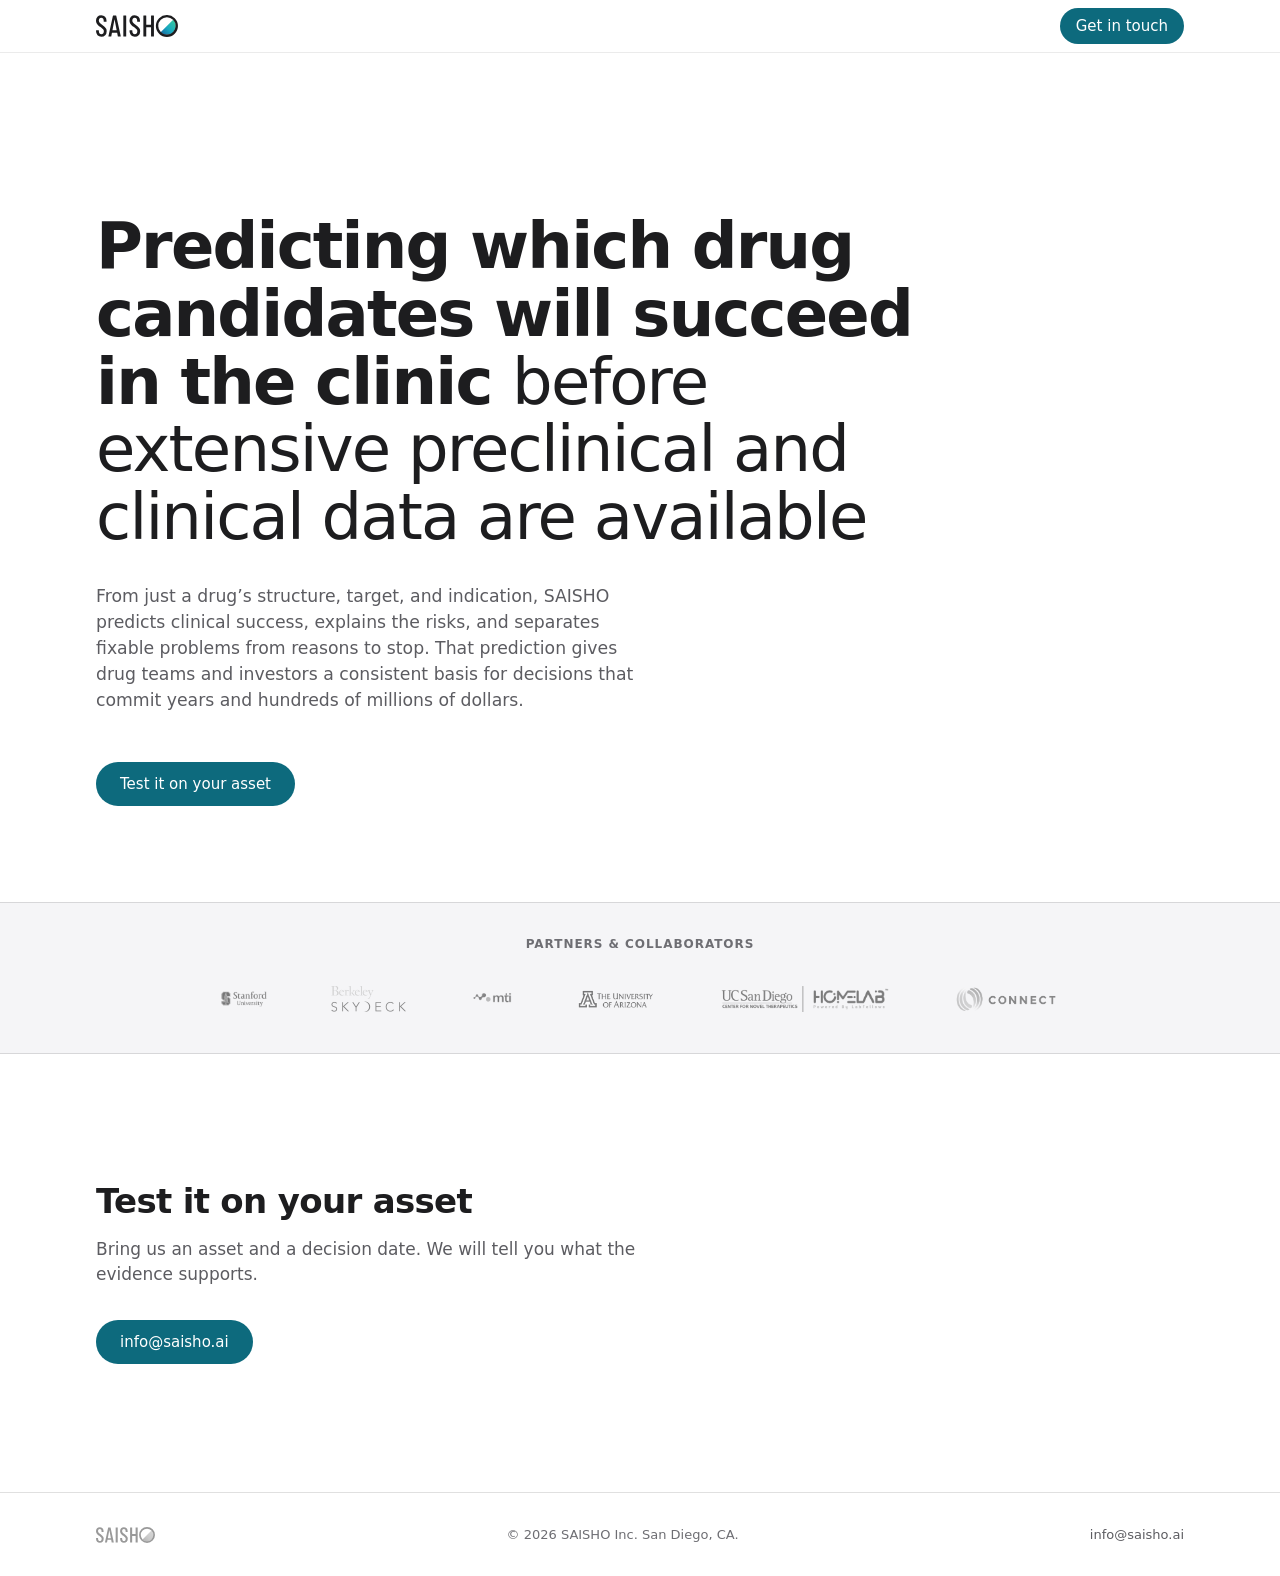
==== commit e24f545a: "Remove the ARDD 2026 offer from the home page The conference is over, so the offer block above the h" ====
--- a/index.html
+++ b/index.html
@@ -55,19 +55,6 @@
     <main>
 
         <section class="hero container">
-            <!-- The conference offer, above the headline. layout.md groups
-                 related items with negative space and a container shape, so the
-                 sentence, the key and the action travel together. It stays at
-                 footnote weight: layout.md orders content by importance, and
-                 the headline below is still the most important thing here. -->
-            <aside class="offer" aria-label="ARDD 2026 offer">
-                <p class="offer__text"><strong class="offer__event">ARDD 2026</strong> Our roots are in aging biology, and we want to give back: we’re offering 50 complimentary drug assessments to the ARDD community. API key: <code class="key">ardd2026</code></p>
-                <!-- buttons.md: distinguish the preferred choice by STYLE, not
-                     size. Same 44pt height as the hero button below, differing
-                     only in fill, so the two read as one coherent set. -->
-                <a class="btn btn--secondary" href="/ardd">Claim your assessment</a>
-            </aside>
-
             <h1 class="hero__title">Predicting which drug candidates will succeed in the clinic <span class="hero__title-tail">before extensive preclinical and clinical data are available</span></h1>
             <p class="hero__lead">From just a drug’s structure, target, and indication, SAISHO predicts clinical success, explains the risks, and separates fixable problems from reasons to stop. That prediction gives drug teams and investors a consistent basis for decisions that commit years and hundreds of millions of dollars.</p>
             <div class="hero__actions">
--- a/index.css
+++ b/index.css
@@ -73,11 +73,6 @@
     --glass-blur:   saturate(1.4) blur(24px);
     --glass-border: rgba(0, 0, 0, 0.08);
 
-    /* Accent tints for announcements. color.md reserves the solid accent
-       fill for the primary action, so anything informational gets a wash. */
-    --accent-tint:        rgba(13, 106, 125, 0.08);
-    --accent-tint-strong: rgba(13, 106, 125, 0.15);
-    --accent-tint-border: rgba(13, 106, 125, 0.20);
 }
 
 @media (prefers-color-scheme: dark) {
@@ -96,9 +91,6 @@
         --glass-fill:   rgba(28, 28, 30, 0.72);
         --glass-border: rgba(255, 255, 255, 0.12);
 
-        --accent-tint:        rgba(90, 212, 230, 0.12);
-        --accent-tint-strong: rgba(90, 212, 230, 0.20);
-        --accent-tint-border: rgba(90, 212, 230, 0.26);
     }
 }
 
@@ -205,16 +197,6 @@
 }
 .btn--primary:hover { background: var(--accent-hover); }
 
-/* The secondary action. liquid-glass.md coulours the BACKGROUND for the
-   prominent action only, so this one takes a wash of the accent and wears
-   the accent on its label instead — present, but plainly subordinate. */
-.btn--secondary {
-    background: var(--accent-tint);
-    color: var(--accent);
-}
-.btn--secondary:hover { background: var(--accent-tint-strong); }
-.btn--secondary:active { background: var(--accent-tint-border); }
-
 .btn--compact { min-height: 36px; padding: 0 var(--space-4); }
 
 /* ------------------------------------------------------------------ hero */
@@ -257,49 +239,6 @@
     gap: var(--space-4);
 }
 
-/* The conference offer, above the headline. layout.md: "Group related items
-   to clearly express related information" using negative space and container
-   shapes — so the sentence, the key and the action sit in one rounded, tinted
-   box and read as a single thing. Footnote weight keeps it subordinate to the
-   headline it precedes. */
-.offer {
-    display: flex;
-    flex-wrap: wrap;
-    align-items: center;
-    gap: var(--space-4) var(--space-6);
-    margin: 0 0 var(--space-8);
-    padding: var(--space-4) var(--space-6);
-    border: 1px solid var(--accent-tint-border);
-    border-radius: 16px;
-    background: var(--accent-tint);
-}
-
-.offer__text {
-    margin: 0;
-    flex: 1 1 24rem;
-    font-size: var(--type-footnote);
-    line-height: 1.5;
-    color: var(--label-secondary);
-    text-wrap: pretty;
-}
-
-.offer__event { font-weight: 600; color: var(--label); }
-
-/* The key is the one string a visitor has to reproduce exactly, so it gets
-   the monospace treatment that marks it as a literal, and one click selects
-   the whole token rather than a word of it. */
-.key {
-    font-family: ui-monospace, SFMono-Regular, "SF Mono", Menlo, monospace;
-    font-size: 0.95em;
-    font-weight: 600;
-    padding: 0.15em 0.45em;
-    border-radius: 5px;
-    background: var(--accent-tint-strong);
-    color: var(--label-secondary);
-    user-select: all;
-    -webkit-user-select: all;
-}
-
 /* -------------------------------------------------------------- partners */
 /* Quiet by design. layout.md: grouping and negative space do the work; the
    logos are monochrome so none competes with another or with the hero. */
